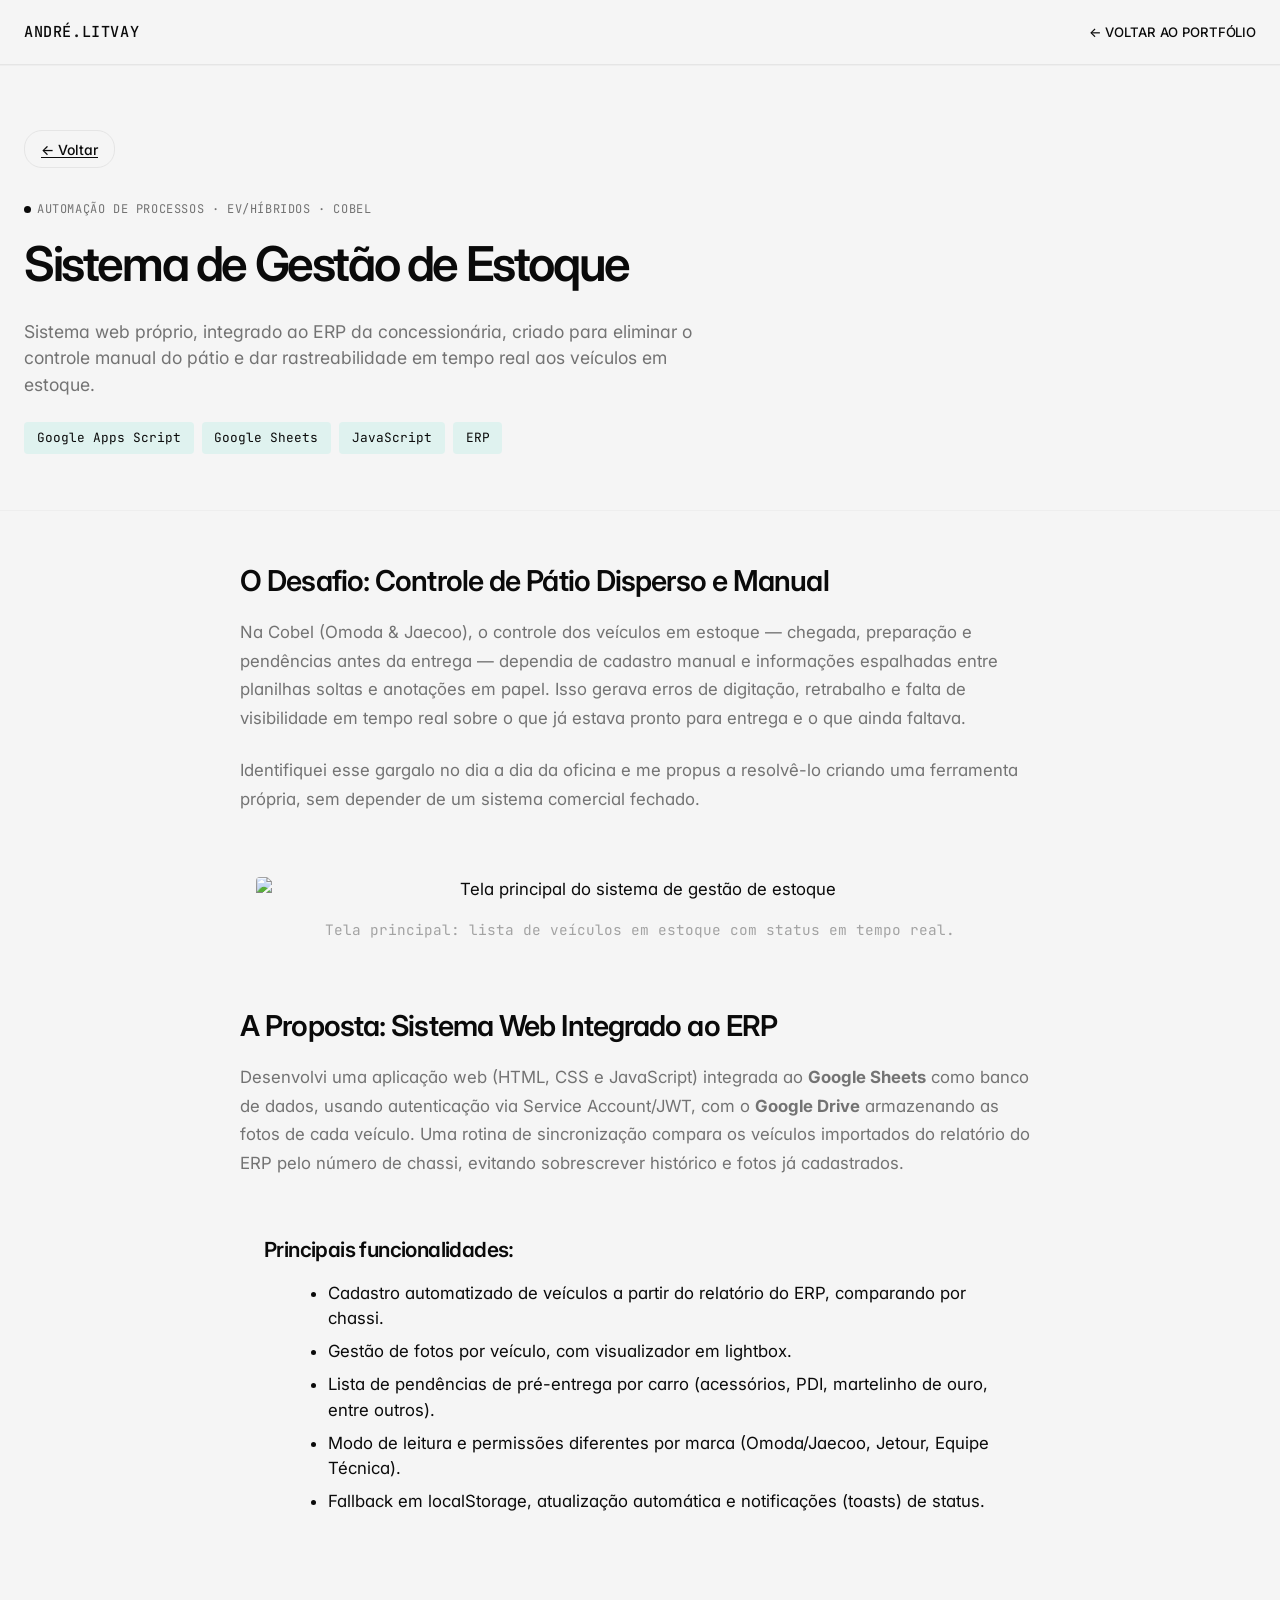
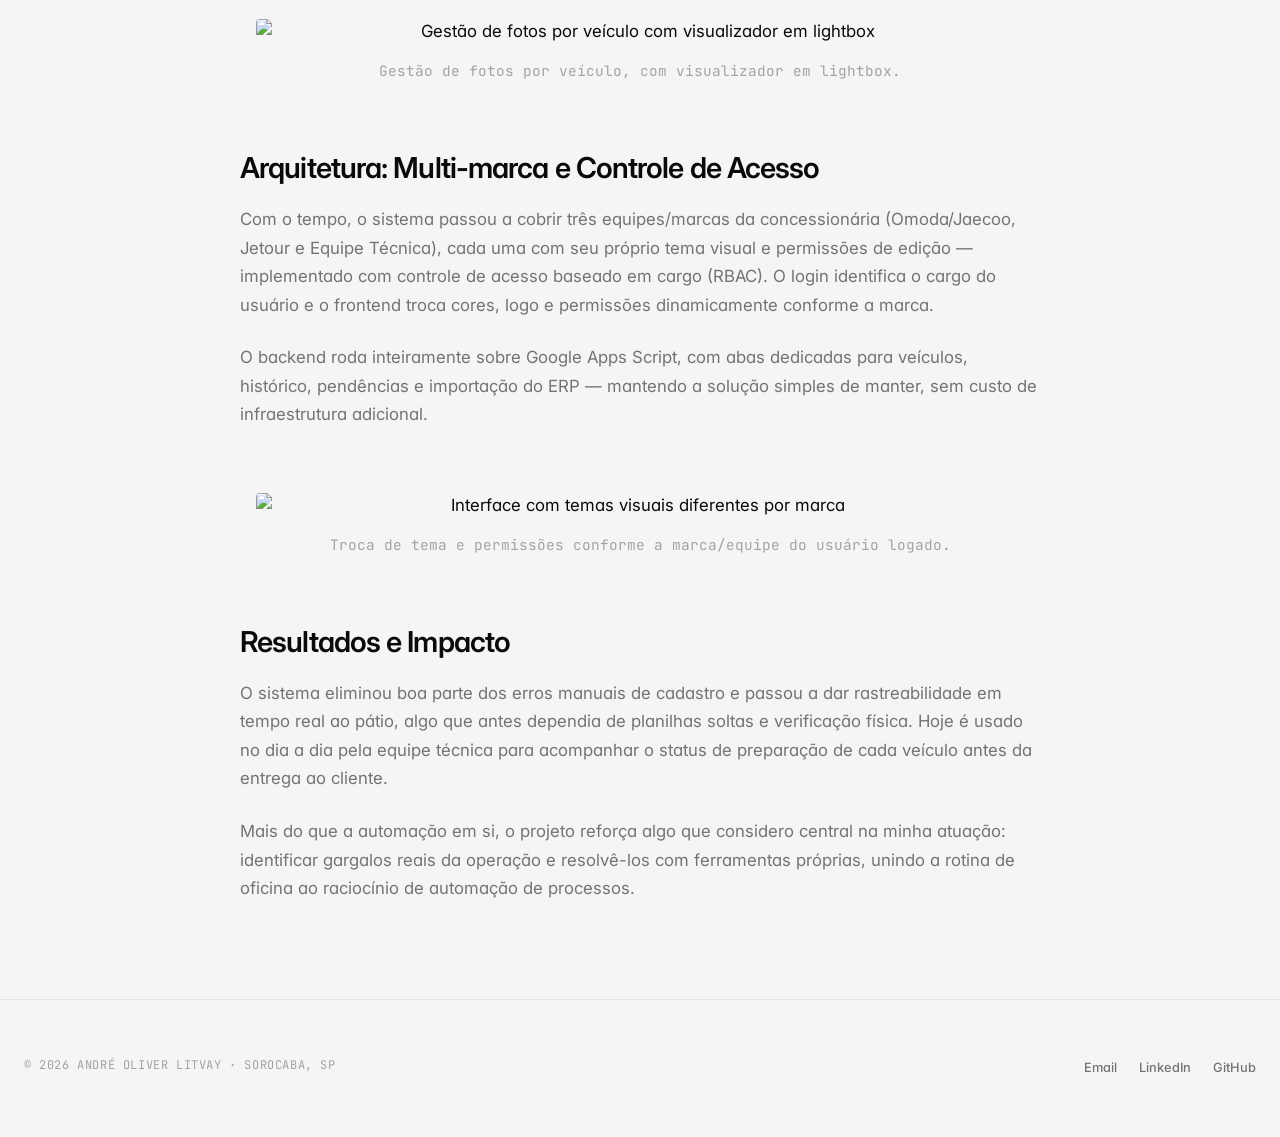
==== estoque.html @ c7d1ff87 "Create estoque.html" ====
<!DOCTYPE html>
<html lang="pt-BR">
<head>
<meta charset="UTF-8">
<meta name="viewport" content="width=device-width, initial-scale=1.0">
<title>Sistema de Gestão de Estoque — André Litvay</title>
<link rel="preconnect" href="https://fonts.googleapis.com">
<link href="https://fonts.googleapis.com/css2?family=Space+Grotesk:wght@500;600;700&family=Inter:wght@400;500;600&family=JetBrains+Mono:wght@400;500;600&display=swap" rel="stylesheet">
<!-- O CSS e o HTML estão na mesma pasta (raiz) -->
<link rel="stylesheet" href="style.css">

<style>
  /* Estilos específicos para deixar a leitura do projeto agradável */
  .project-header { padding: 4rem 0 2rem; border-bottom: 1px solid var(--border); }
  .project-content { max-width: 800px; margin: 3rem auto 6rem; font-size: 1.05rem; }
  .project-content h2 { margin-top: 3rem; margin-bottom: 1rem; color: var(--text-heading); font-size: 1.8rem; }
  .project-content h3 { margin-top: 2rem; color: var(--text-heading); font-size: 1.3rem; }
  .project-content p { margin-bottom: 1.5rem; line-height: 1.7; }

  .tags { display: flex; flex-wrap: wrap; gap: 0.5rem; margin: 1.5rem 0; }
  .tag { font-family: var(--font-mono); font-size: 0.8rem; padding: 0.4rem 0.8rem; background: rgba(34, 211, 184, 0.1); border: 1px solid var(--accent); border-radius: 0.25rem; color: var(--accent); }

  figure { margin: 3rem 0; text-align: center; background: var(--bg-surface); padding: 1rem; border-radius: 0.5rem; border: 1px solid var(--border); }
  figure img { max-width: 100%; height: auto; border-radius: 0.25rem; }
  figcaption { color: var(--text-faint); font-size: 0.9rem; margin-top: 1rem; font-family: var(--font-mono); }

  .highlight-box { background: var(--bg-surface); border-left: 4px solid var(--accent); padding: 1.5rem; margin: 2rem 0; border-radius: 0 0.5rem 0.5rem 0; }
  .highlight-box ul { margin-left: 1.5rem; margin-top: 1rem; color: var(--text); }
  .highlight-box li { margin-bottom: 0.5rem; }
</style>
</head>
<body>

<header class="site">
  <div class="wrap">
    <div class="brand">andré<span>.</span>litvay</div>
    <nav class="top">
      <a href="index.html">← Voltar ao Portfólio</a>
    </nav>
  </div>
</header>

<!-- CABEÇALHO DO PROJETO -->
<section class="project-header">
  <div class="wrap">
    <a href="index.html" class="btn ghost" style="margin-bottom: 2rem; padding: 0.5rem 1rem;">← Voltar</a>
    <div class="eyebrow">Automação de Processos · EV/Híbridos · Cobel</div>
    <h1 style="font-size: 3rem; max-width: 900px;">Sistema de Gestão de Estoque</h1>
    <p class="role" style="font-size: 1.1rem; max-width: 700px;">Sistema web próprio, integrado ao ERP da concessionária, criado para eliminar o controle manual do pátio e dar rastreabilidade em tempo real aos veículos em estoque.</p>

    <div class="tags">
      <span class="tag">Google Apps Script</span>
      <span class="tag">Google Sheets</span>
      <span class="tag">JavaScript</span>
      <span class="tag">ERP</span>
    </div>
  </div>
</section>

<!-- CONTEÚDO DO PROJETO -->
<section class="wrap">
  <div class="project-content">

    <h2>O Desafio: Controle de Pátio Disperso e Manual</h2>
    <p>Na Cobel (Omoda &amp; Jaecoo), o controle dos veículos em estoque — chegada, preparação e pendências antes da entrega — dependia de cadastro manual e informações espalhadas entre planilhas soltas e anotações em papel. Isso gerava erros de digitação, retrabalho e falta de visibilidade em tempo real sobre o que já estava pronto para entrega e o que ainda faltava.</p>
    <p>Identifiquei esse gargalo no dia a dia da oficina e me propus a resolvê-lo criando uma ferramenta própria, sem depender de um sistema comercial fechado.</p>

    <figure>
      <img src="img/estoque-dashboard.jpg" alt="Tela principal do sistema de gestão de estoque">
      <figcaption>Tela principal: lista de veículos em estoque com status em tempo real.</figcaption>
    </figure>

    <h2>A Proposta: Sistema Web Integrado ao ERP</h2>
    <p>Desenvolvi uma aplicação web (HTML, CSS e JavaScript) integrada ao <strong>Google Sheets</strong> como banco de dados, usando autenticação via Service Account/JWT, com o <strong>Google Drive</strong> armazenando as fotos de cada veículo. Uma rotina de sincronização compara os veículos importados do relatório do ERP pelo número de chassi, evitando sobrescrever histórico e fotos já cadastrados.</p>

    <div class="highlight-box">
      <h3 style="margin-top: 0;">Principais funcionalidades:</h3>
      <ul>
        <li>Cadastro automatizado de veículos a partir do relatório do ERP, comparando por chassi.</li>
        <li>Gestão de fotos por veículo, com visualizador em lightbox.</li>
        <li>Lista de pendências de pré-entrega por carro (acessórios, PDI, martelinho de ouro, entre outros).</li>
        <li>Modo de leitura e permissões diferentes por marca (Omoda/Jaecoo, Jetour, Equipe Técnica).</li>
        <li>Fallback em localStorage, atualização automática e notificações (toasts) de status.</li>
      </ul>
    </div>

    <figure>
      <img src="img/estoque-fotos.jpg" alt="Gestão de fotos por veículo com visualizador em lightbox">
      <figcaption>Gestão de fotos por veículo, com visualizador em lightbox.</figcaption>
    </figure>

    <h2>Arquitetura: Multi-marca e Controle de Acesso</h2>
    <p>Com o tempo, o sistema passou a cobrir três equipes/marcas da concessionária (Omoda/Jaecoo, Jetour e Equipe Técnica), cada uma com seu próprio tema visual e permissões de edição — implementado com controle de acesso baseado em cargo (RBAC). O login identifica o cargo do usuário e o frontend troca cores, logo e permissões dinamicamente conforme a marca.</p>
    <p>O backend roda inteiramente sobre Google Apps Script, com abas dedicadas para veículos, histórico, pendências e importação do ERP — mantendo a solução simples de manter, sem custo de infraestrutura adicional.</p>

    <figure>
      <img src="img/estoque-temas.jpg" alt="Interface com temas visuais diferentes por marca">
      <figcaption>Troca de tema e permissões conforme a marca/equipe do usuário logado.</figcaption>
    </figure>

    <h2>Resultados e Impacto</h2>
    <p>O sistema eliminou boa parte dos erros manuais de cadastro e passou a dar rastreabilidade em tempo real ao pátio, algo que antes dependia de planilhas soltas e verificação física. Hoje é usado no dia a dia pela equipe técnica para acompanhar o status de preparação de cada veículo antes da entrega ao cliente.</p>
    <p>Mais do que a automação em si, o projeto reforça algo que considero central na minha atuação: identificar gargalos reais da operação e resolvê-los com ferramentas próprias, unindo a rotina de oficina ao raciocínio de automação de processos.</p>

  </div>
</section>

<footer class="site">
  <div class="wrap">
    <p>© 2026 André Oliver Litvay · Sorocaba, SP</p>
    <div class="links">
      <a href="mailto:andrelitvay@gmail.com">Email</a>
      <a href="https://www.linkedin.com/in/andre-litvay-5b7b67356" target="_blank" rel="noopener">LinkedIn</a>
      <a href="https://github.com/litvay-Andre" target="_blank" rel="noopener">GitHub</a>
    </div>
  </div>
</footer>

</body>
</html>
---- style.css ----
/* ===========================================================
   André Oliver Litvay — Portfólio
   Design tokens
   Sistema visual: shadcn/ui — "clinical blueprint on frosted paper"
   Canvas quase-branco, superfícies em cinza morno, cards com
   raio grande flutuando sobre bordas hairline. Paleta quase
   inteiramente acromática — o único tom cromático é o vermelho
   de destrutivo/erro, nunca usado como decoração.
   =========================================================== */
:root{
  /* ---- Nomes originais do projeto, agora apontando para os
     tokens oficiais do sistema (mantém compatibilidade com o
     resto do site que já referencia --bg, --text-dim etc.) ---- */
  --bg: #f5f5f5;            /* Canvas */
  --bg-panel: #ffffff;      /* Paper — superfície de cards */
  --bg-panel-2: #fafafa;    /* Surface Alt — sidebar, variação sutil de card */
  --line: #e5e5e5;          /* Hairline */
  --line-soft: #eeeeee;     /* Hairline, mais próximo do canvas */
  --line-strong: #d4d4d4;   /* Hairline em estado de hover/foco */
  --text: #0a0a0a;          /* Ink */
  --text-soft: #171717;     /* Ink Soft — fundo de botão preenchido, texto secundário */
  --text-dim: #737373;      /* Mid Gray */
  --text-faint: #a3a3a3;    /* Mid Gray, mais claro — legendas e rótulos apagados */
  --chalk: #fafafa;         /* texto sobre superfícies escuras (botão preenchido) */
  --red: #e7000b;           /* Ember — reservado exclusivamente para estados destrutivos/erro */
  --font-display: 'Geist', 'Inter', ui-sans-serif, system-ui, -apple-system, "Segoe UI", Roboto, sans-serif;
  --font-body: 'Geist', 'Inter', ui-sans-serif, system-ui, -apple-system, "Segoe UI", Roboto, sans-serif;
  --font-mono: 'Geist Mono', 'JetBrains Mono', ui-monospace, monospace;
  --maxw: 1280px;

  /* ---- Tokens oficiais do sistema, para uso direto e referência ---- */
  --color-canvas: #f5f5f5;
  --color-paper: #ffffff;
  --color-surface-alt: #fafafa;
  --color-ink: #0a0a0a;
  --color-ink-soft: #171717;
  --color-mid-gray: #737373;
  --color-hairline: #e5e5e5;
  --color-ember: #e7000b;
  --color-chalk: #fafafa;

  --text-caption: 12px;
  --leading-caption: 1.33;
  --tracking-caption: 0.6px;
  --text-body-sm: 14px;
  --leading-body-sm: 1.43;
  --text-body: 16px;
  --leading-body: 1.5;
  --text-subheading: 18px;
  --leading-subheading: 1.56;
  --text-heading-sm: 24px;
  --leading-heading-sm: 1.33;
  --tracking-heading-sm: -0.6px;
  --text-heading: 30px;
  --leading-heading: 1.2;
  --tracking-heading: -0.75px;
  --text-heading-lg: 36px;
  --leading-heading-lg: 1.11;
  --tracking-heading-lg: -0.9px;
  --text-display: 48px;
  --leading-display: 1.1;
  --tracking-display: -2.4px;

  --spacing-4: 4px; --spacing-8: 8px; --spacing-12: 12px;
  --spacing-16: 16px; --spacing-20: 20px; --spacing-24: 24px;
  --spacing-48: 48px;

  --radius-nav: 6px;         /* "small" */
  --radius-cards: 24px;
  --radius-buttons: 18px;    /* botões, inputs, badges — geometria de pílula */
  --radius-nested: 10px;
  --radius-largepanels: 24px;

  --shadow-subtle: oklab(0.145 -0.00000143796 0.00000340492 / 0.05) 0px 0px 0px 1px,
                   rgba(0, 0, 0, 0.1) 0px 1px 3px 0px,
                   rgba(0, 0, 0, 0.1) 0px 1px 2px -1px;

  --ease-mech: cubic-bezier(0.4, 0, 0.2, 1);
}

*{ box-sizing: border-box; }
html{ scroll-behavior: smooth; }
body{
  margin:0;
  background: var(--bg);
  color: var(--text);
  font-family: var(--font-body);
  font-weight: 400;
  font-size: var(--text-body-sm);
  line-height: var(--leading-body);
  font-feature-settings: "ss01" 1, "cv11" 1;
  -webkit-font-smoothing: antialiased;
}

a{ color: var(--text); text-decoration: underline; text-underline-offset: 2px; }
a:hover{ color: var(--text-soft); }
img{ max-width:100%; display:block; border-radius: var(--radius-nested); }

.wrap{ max-width: var(--maxw); margin:0 auto; padding: 0 24px; position:relative; z-index:1; }

h1,h2,h3{
  font-family: var(--font-display);
  font-weight: 600; /* headings carregam peso — a autoridade vem do peso + tracking, não da cor */
  letter-spacing: var(--tracking-heading-lg);
  margin:0 0 .4em;
  color: var(--text);
}
h1{ letter-spacing: var(--tracking-display); }
h2{ letter-spacing: var(--tracking-heading-lg); }
h3{ letter-spacing: var(--tracking-heading-sm); }
p{ margin:0 0 1em; color: var(--text-dim); }
.eyebrow{
  font-family: var(--font-mono);
  font-size: var(--text-caption);
  letter-spacing: var(--tracking-caption);
  text-transform: uppercase;
  color: var(--text-dim);
  display:flex; align-items:center; gap:.5em;
  margin-bottom: .8em;
}
.eyebrow::before{
  content:""; width:7px; height:7px; border-radius:50%;
  background: var(--text); /* Status Pulse: círculo sólido acromático, sem glow */
}

/* ---------- header / nav ---------- */
header.site{
  position: sticky; top:0; z-index:10;
  background: rgba(245,245,245,.86);
  backdrop-filter: blur(8px);
  border-bottom: 1px solid var(--line);
}
header.site .wrap{ display:flex; align-items:center; justify-content:space-between; height:64px; }
.brand{ font-family: var(--font-mono); font-weight:500; font-size:.95rem; color: var(--text); letter-spacing: var(--tracking-caption); text-transform: uppercase; }
.brand span{ color: var(--text-soft); font-weight:600; }
nav.top a{
  font-family: var(--font-display); font-weight:500; font-size:.82rem; color: var(--text);
  text-transform: uppercase; letter-spacing: -0.01em;
  text-decoration:none;
  margin-left: 26px;
  transition: color .15s var(--ease-mech);
}
nav.top a:hover{ color: var(--text-dim); text-decoration:none; }

/* ---------- hero ---------- */
.hero{ padding: 96px 0 56px; }
.hero h1{ font-size: clamp(2.1rem, 5vw, 3.4rem); line-height: var(--leading-display); }
.hero .role{ color: var(--text-dim); font-size: var(--text-subheading); max-width: 640px; }

/* stat chip strip, espelha os dashboard cards */
.stat-strip{ display:flex; flex-wrap:wrap; gap:16px; margin-top:32px; }
.stat-chip{
  background: var(--bg-panel);
  border: 1px solid var(--line);
  border-radius: var(--radius-nav);
  padding: 12px 16px;
  display:flex; align-items:center; gap:10px;
  font-family: var(--font-mono); font-size:.82rem; color: var(--text-dim);
}
.stat-chip .dot{ width:8px; height:8px; border-radius:50%; background: var(--text); flex:none; }
.stat-chip.amber .dot{ background: var(--text-dim); } /* segunda métrica: variação tonal, não uma segunda cor */
.stat-chip b{ color: var(--text); font-weight:500; }

/* ---------- sections ---------- */
section{ padding: 96px 0; border-top: 1px solid var(--line-soft); }
section.tight{ padding: 56px 0; }

/* ---------- project cards na homepage, conector PCB-trace ---------- */
.trace-row{ position:relative; }
.projects-grid{
  display:grid; grid-template-columns: repeat(3, 1fr); gap: 24px;
  position:relative; z-index:1;
}
@media (max-width: 860px){ .projects-grid{ grid-template-columns: 1fr; } }

.trace-svg{ position:absolute; left:0; right:0; top:34px; z-index:0; opacity:.35; display:none; }
@media (min-width: 861px){ .trace-svg{ display:block; } }
.trace-svg path, .trace-svg line{ stroke: var(--line); }

.card{
  background: var(--bg-panel);
  border: 1px solid var(--line);
  border-radius: var(--radius-cards);
  box-shadow: var(--shadow-subtle);
  overflow:hidden;
  transition: border-color .15s var(--ease-mech), transform .15s var(--ease-mech);
  display:flex; flex-direction:column;
}
.card:hover{ border-color: var(--line-strong); transform: translateY(-2px); }
.card .thumb{ aspect-ratio: 16/10; overflow:hidden; border-bottom:1px solid var(--line); background: var(--bg-panel-2); }
.card .thumb img{ width:100%; height:100%; object-fit:cover; border-radius:0; }
.card .body{ padding: var(--spacing-20); flex:1; display:flex; flex-direction:column; }
.card .via{
  width:10px;height:10px;border-radius:50%;
  background: var(--bg-panel); border:2px solid var(--text);
  margin: -25px auto 12px; position:relative; z-index:2;
}
.card h3{ font-size: 1.08rem; font-weight:600; letter-spacing:normal; margin-bottom:.3em; }
.card p.desc{ font-size:.92rem; flex:1; }
.card .tags{ display:flex; flex-wrap:wrap; gap:6px; margin: 8px 0 14px; }
.tag{
  font-family: var(--font-mono); font-size:.7rem; color: var(--text-dim);
  border:1px solid var(--line); border-radius: var(--radius-buttons); padding:2px 8px;
}
.card .link{ font-family: var(--font-display); font-weight:500; font-size:.82rem; color: var(--text); text-decoration:none; }
.card .link:hover{ color: var(--text-soft); text-decoration:underline; }

/* ---------- generic content blocks ---------- */
.lead{ font-size: var(--text-subheading); max-width: 720px; }
.two-col{ display:grid; grid-template-columns: 1fr 1fr; gap: 40px; }
@media (max-width: 760px){ .two-col{ grid-template-columns: 1fr; } }

ul.check{ list-style:none; margin:0; padding:0; }
ul.check li{ padding-left: 1.4em; position:relative; margin-bottom:.55em; color: var(--text-dim); }
ul.check li::before{ content:"›"; position:absolute; left:0; color: var(--text); font-family: var(--font-mono); }

.figure{ margin: 22px 0; }
.figure figcaption{
  font-family: var(--font-mono); font-size: var(--text-caption); color: var(--text-faint);
  margin-top:8px; text-align:center; text-transform: uppercase; letter-spacing: var(--tracking-caption);
}

.result-grid{ display:grid; grid-template-columns: repeat(auto-fit,minmax(140px,1fr)); gap:16px; margin: 22px 0; }
.result-box{
  background: var(--bg-panel); border:1px solid var(--line); border-radius: var(--radius-cards);
  box-shadow: var(--shadow-subtle);
  padding: var(--spacing-20);
  text-align:center;
}
.result-box .num{ font-family: var(--font-display); font-size: var(--text-heading-lg); letter-spacing: var(--tracking-heading-lg); color: var(--text); font-weight:600; }
.result-box .label{ font-size: var(--text-caption); font-family: var(--font-mono); text-transform: uppercase; color: var(--text-faint); margin-top:4px; }

table.data{ width:100%; border-collapse:collapse; margin:20px 0; font-size:.88rem; }
table.data th, table.data td{ border:1px solid var(--line); padding:9px 12px; text-align:left; }
table.data th{ font-family: var(--font-mono); font-size: var(--text-caption); text-transform:uppercase; letter-spacing: var(--tracking-caption); color: var(--text-dim); background: var(--bg-panel-2); font-weight:500; }
table.data td{ color: var(--text-dim); }

blockquote.pub{
  border-left: 3px solid var(--line); /* vermelho reservado a destrutivo, nunca a citações */
  padding: 4px 0 4px 18px;
  color: var(--text-dim);
  font-size:.92rem;
  font-family: var(--font-mono);
}

.back-link{ font-family: var(--font-display); font-weight:500; font-size:.85rem; color: var(--text); }

.cta-row{ display:flex; gap:14px; flex-wrap:wrap; margin-top: 28px; }
.btn{
  font-family: var(--font-display); font-weight:500; font-size: var(--text-body-sm);
  padding: 0 var(--spacing-16); height:38px; display:inline-flex; align-items:center;
  border-radius: var(--radius-buttons);
  background: var(--text); color: var(--chalk);
  border: none; /* Primary Filled Button: única interação cromática do sistema — inversão dark-on-light */
  transition: background-color .15s var(--ease-mech), color .15s var(--ease-mech);
}
.btn:hover{ background: var(--text-soft); color: var(--chalk); text-decoration:none; }
.btn.ghost{
  border: 1px solid var(--line); /* Outline Button: pílula com borda fina, sem preenchimento */
  border-radius: var(--radius-buttons);
  color: var(--text);
  background: transparent;
}
.btn.ghost:hover{ background: var(--bg-panel-2); color: var(--text); border-color: var(--line-strong); text-decoration:none; }

/* ---------- footer ---------- */
footer.site{ border-top:1px solid var(--line); padding: 56px 0 60px; }
footer.site .wrap{ display:flex; justify-content:space-between; flex-wrap:wrap; gap:16px; }
footer.site p{ font-family: var(--font-mono); font-size: var(--text-caption); text-transform: uppercase; letter-spacing: var(--tracking-caption); color: var(--text-faint); margin:0; }
footer.site .links a{ margin-left: 18px; font-family: var(--font-display); font-weight:500; font-size:.8rem; color: var(--text-dim); text-decoration:none; }
footer.site .links a:hover{ color: var(--text); text-decoration:underline; }
footer.site .links a:first-child{ margin-left:0; }

/* project nav pill nas subpáginas */
.pill{
  display:inline-flex; align-items:center; gap:8px;
  font-family: var(--font-mono); font-size: var(--text-caption); text-transform: uppercase; letter-spacing: var(--tracking-caption); color: var(--text-dim);
  border:1px solid var(--line); border-radius: var(--radius-buttons); padding:2px 14px;
  margin-bottom: 18px;
}
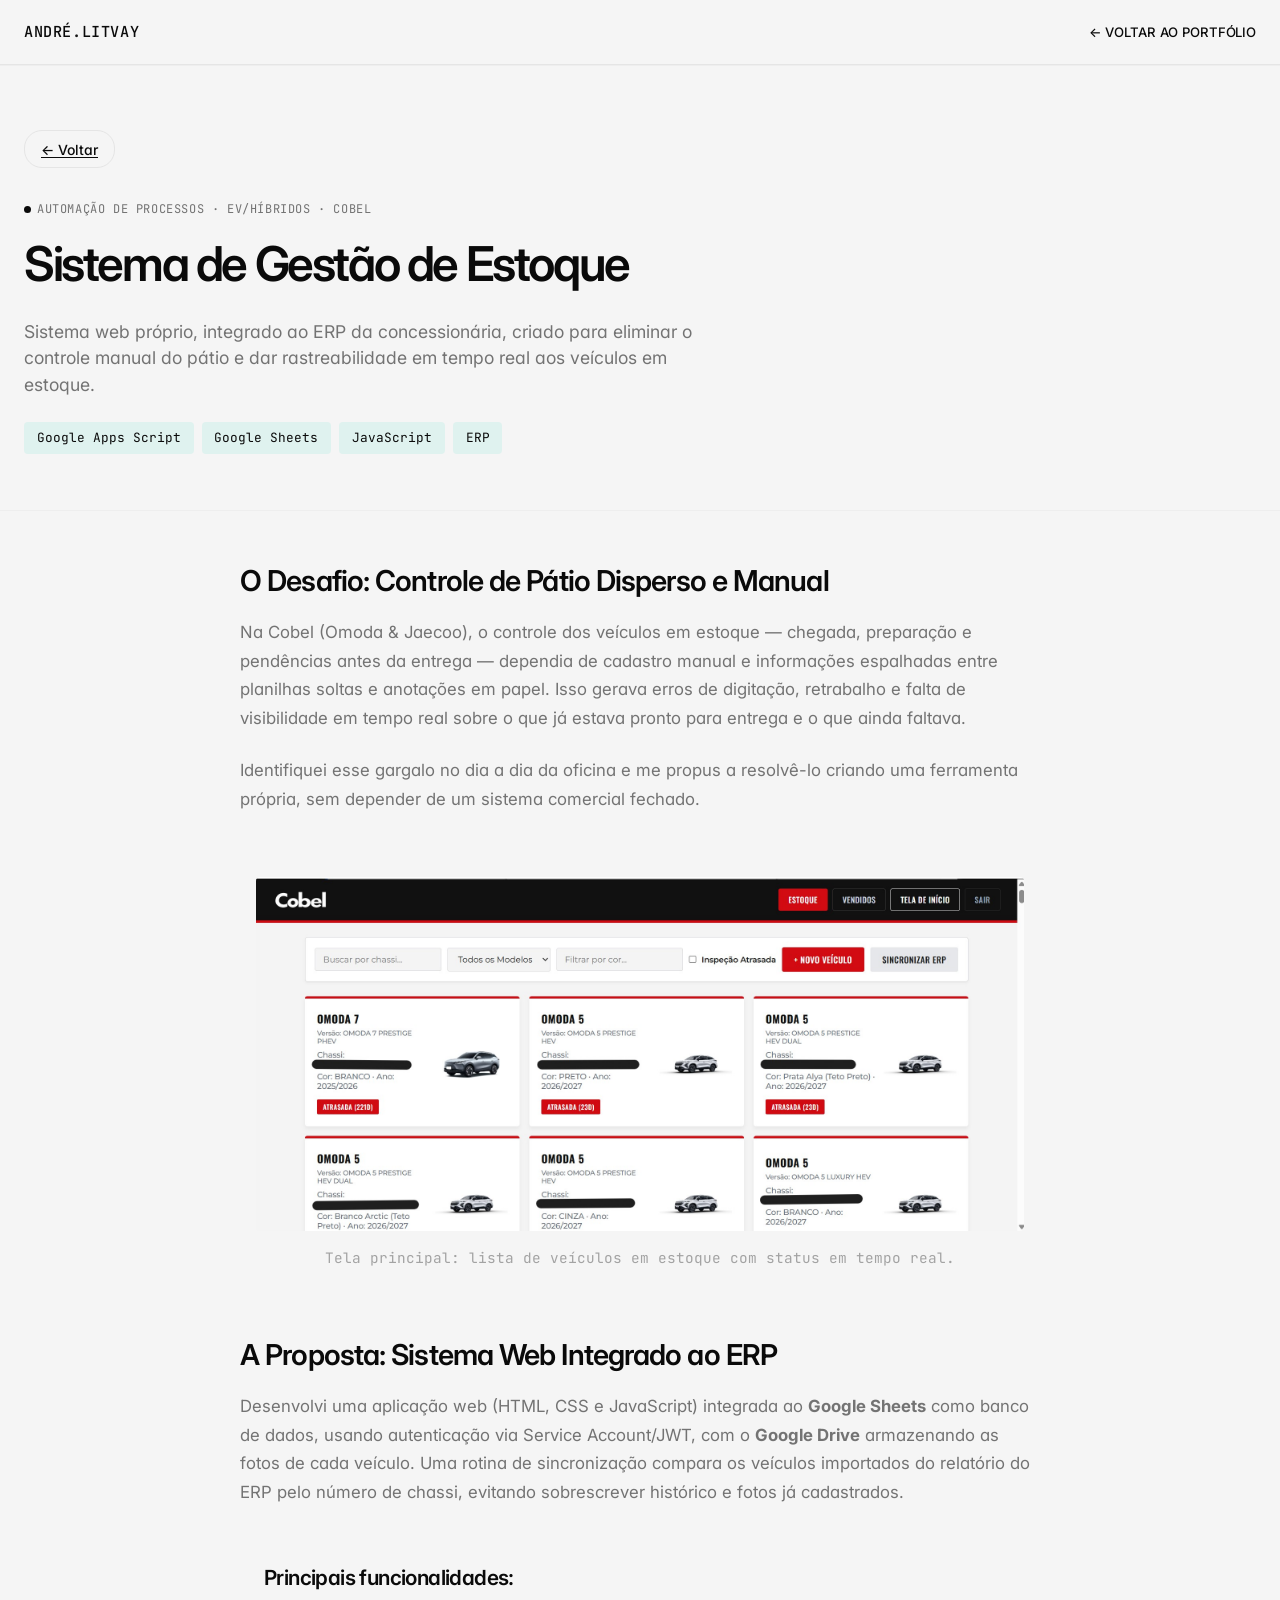
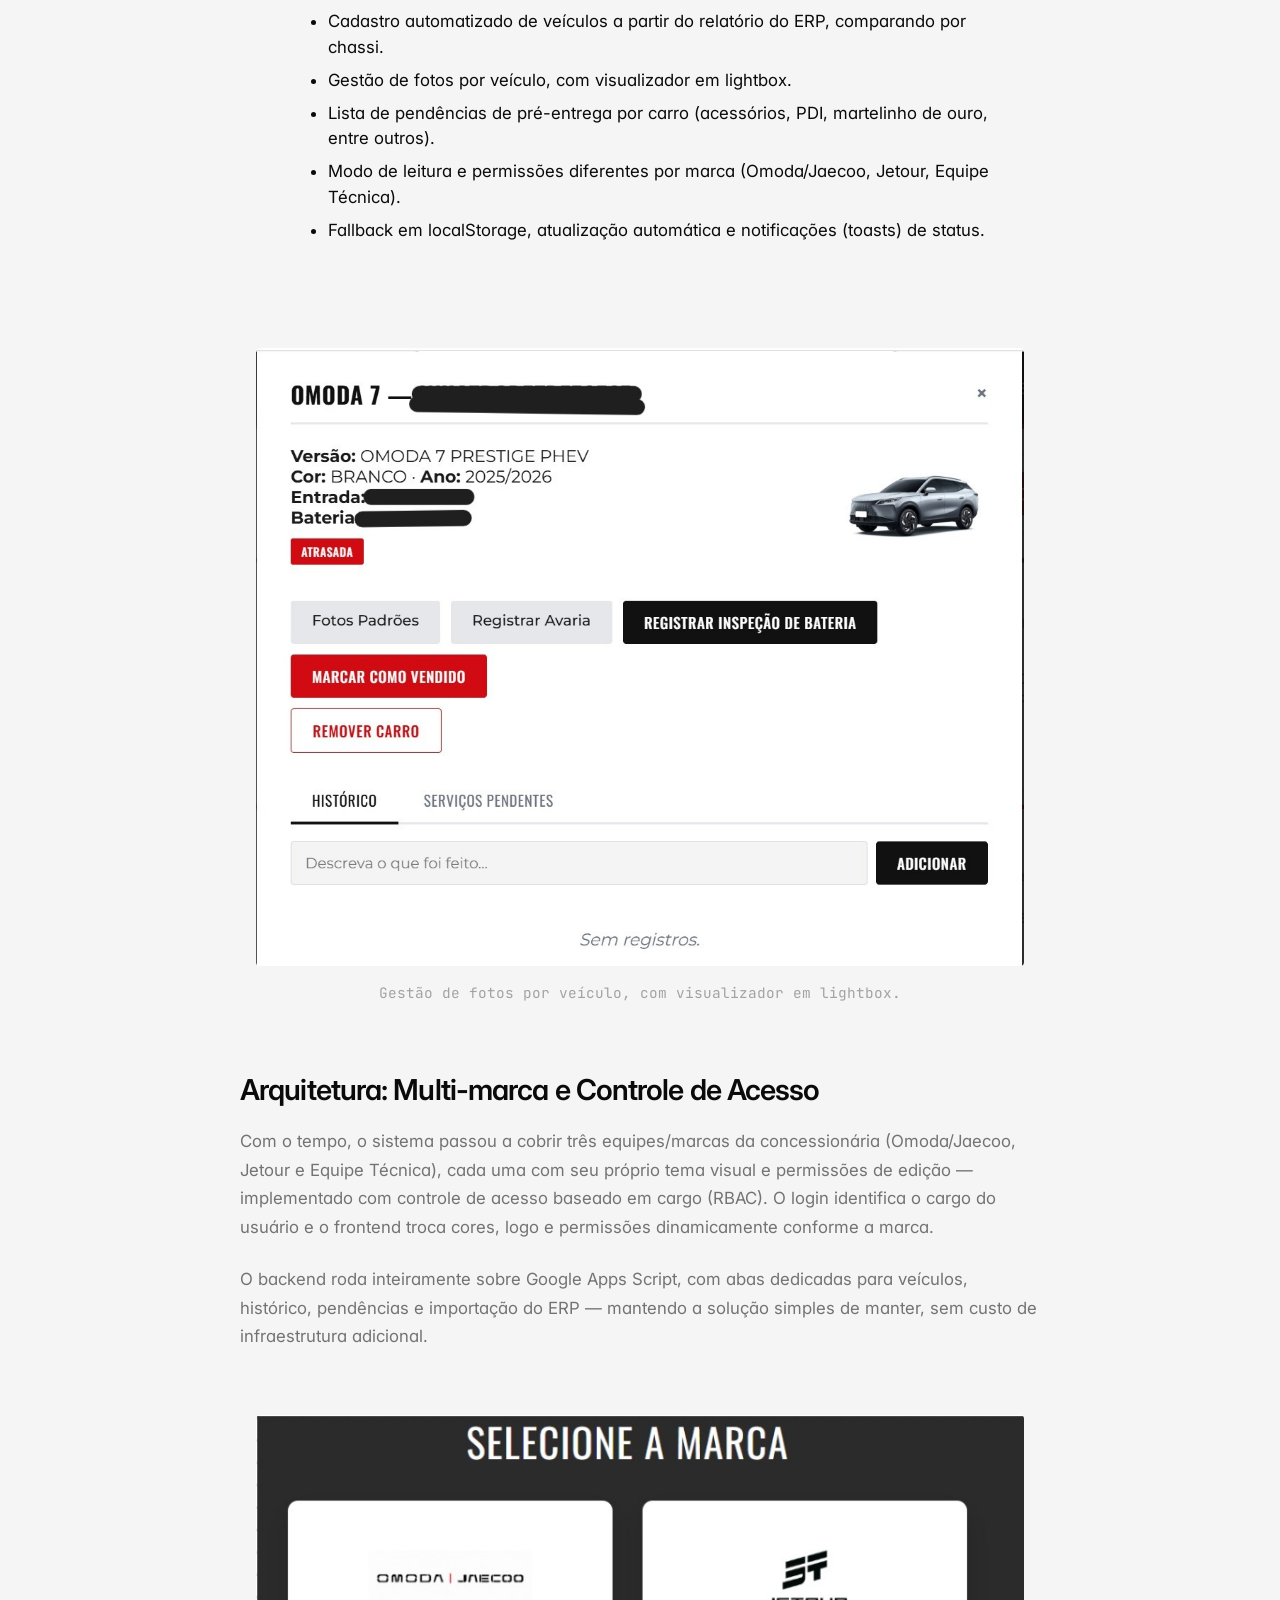
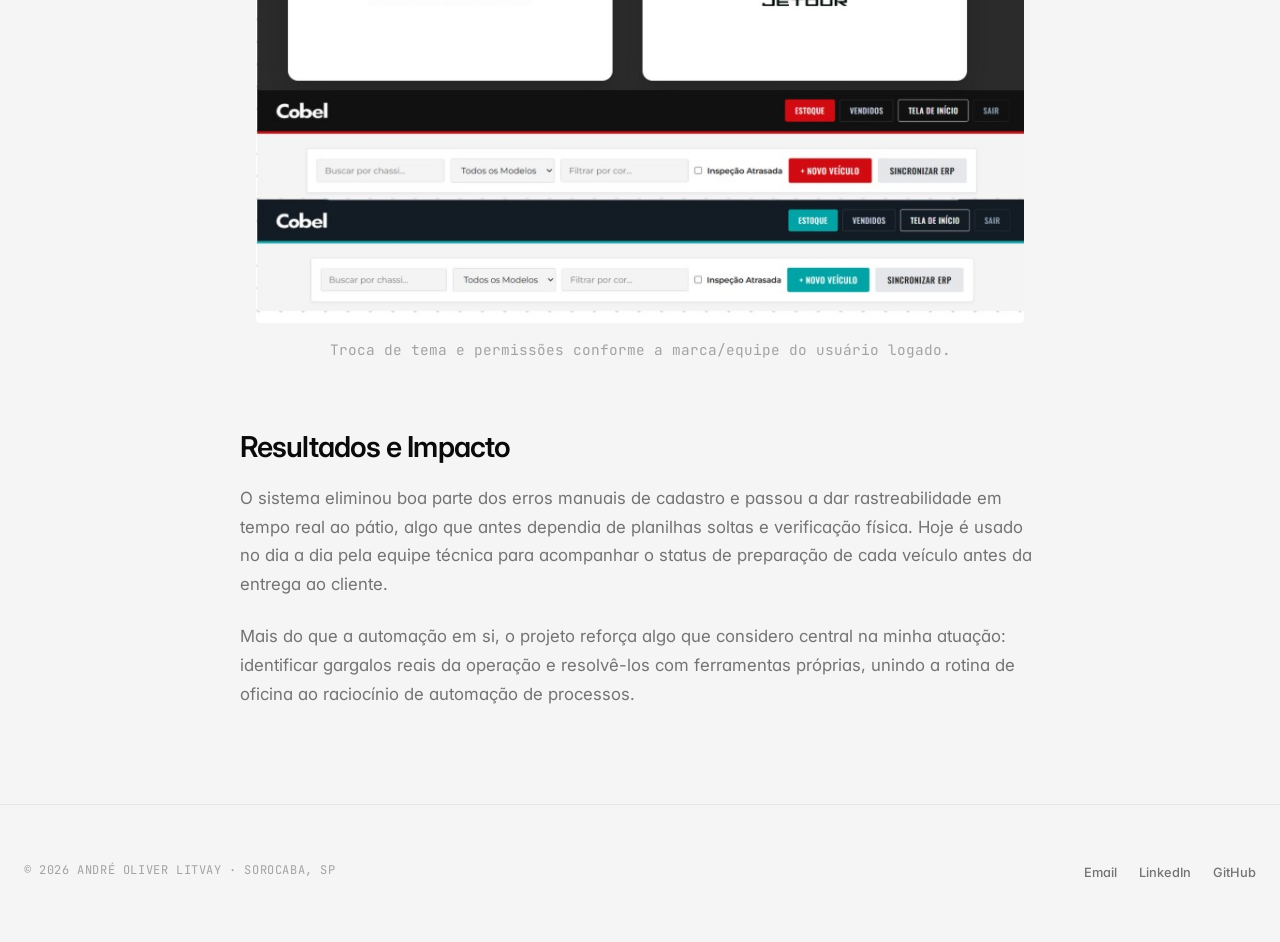
==== commit 91a6a5c2: "Update estoque.html" ====
--- a/estoque.html
+++ b/estoque.html
@@ -66,7 +66,7 @@
     <p>Identifiquei esse gargalo no dia a dia da oficina e me propus a resolvê-lo criando uma ferramenta própria, sem depender de um sistema comercial fechado.</p>
 
     <figure>
-      <img src="img/estoque-dashboard.jpg" alt="Tela principal do sistema de gestão de estoque">
+      <img src="img-estoque-dashboard.jpg" alt="Tela principal do sistema de gestão de estoque">
       <figcaption>Tela principal: lista de veículos em estoque com status em tempo real.</figcaption>
     </figure>
 
@@ -85,7 +85,7 @@
     </div>
 
     <figure>
-      <img src="img/estoque-fotos.jpg" alt="Gestão de fotos por veículo com visualizador em lightbox">
+      <img src="img-estoque-fotos.jpg" alt="Gestão de fotos por veículo com visualizador em lightbox">
       <figcaption>Gestão de fotos por veículo, com visualizador em lightbox.</figcaption>
     </figure>
 
@@ -94,7 +94,7 @@
     <p>O backend roda inteiramente sobre Google Apps Script, com abas dedicadas para veículos, histórico, pendências e importação do ERP — mantendo a solução simples de manter, sem custo de infraestrutura adicional.</p>
 
     <figure>
-      <img src="img/estoque-temas.jpg" alt="Interface com temas visuais diferentes por marca">
+      <img src="img-estoque-temas.jpg" alt="Interface com temas visuais diferentes por marca">
       <figcaption>Troca de tema e permissões conforme a marca/equipe do usuário logado.</figcaption>
     </figure>
 
